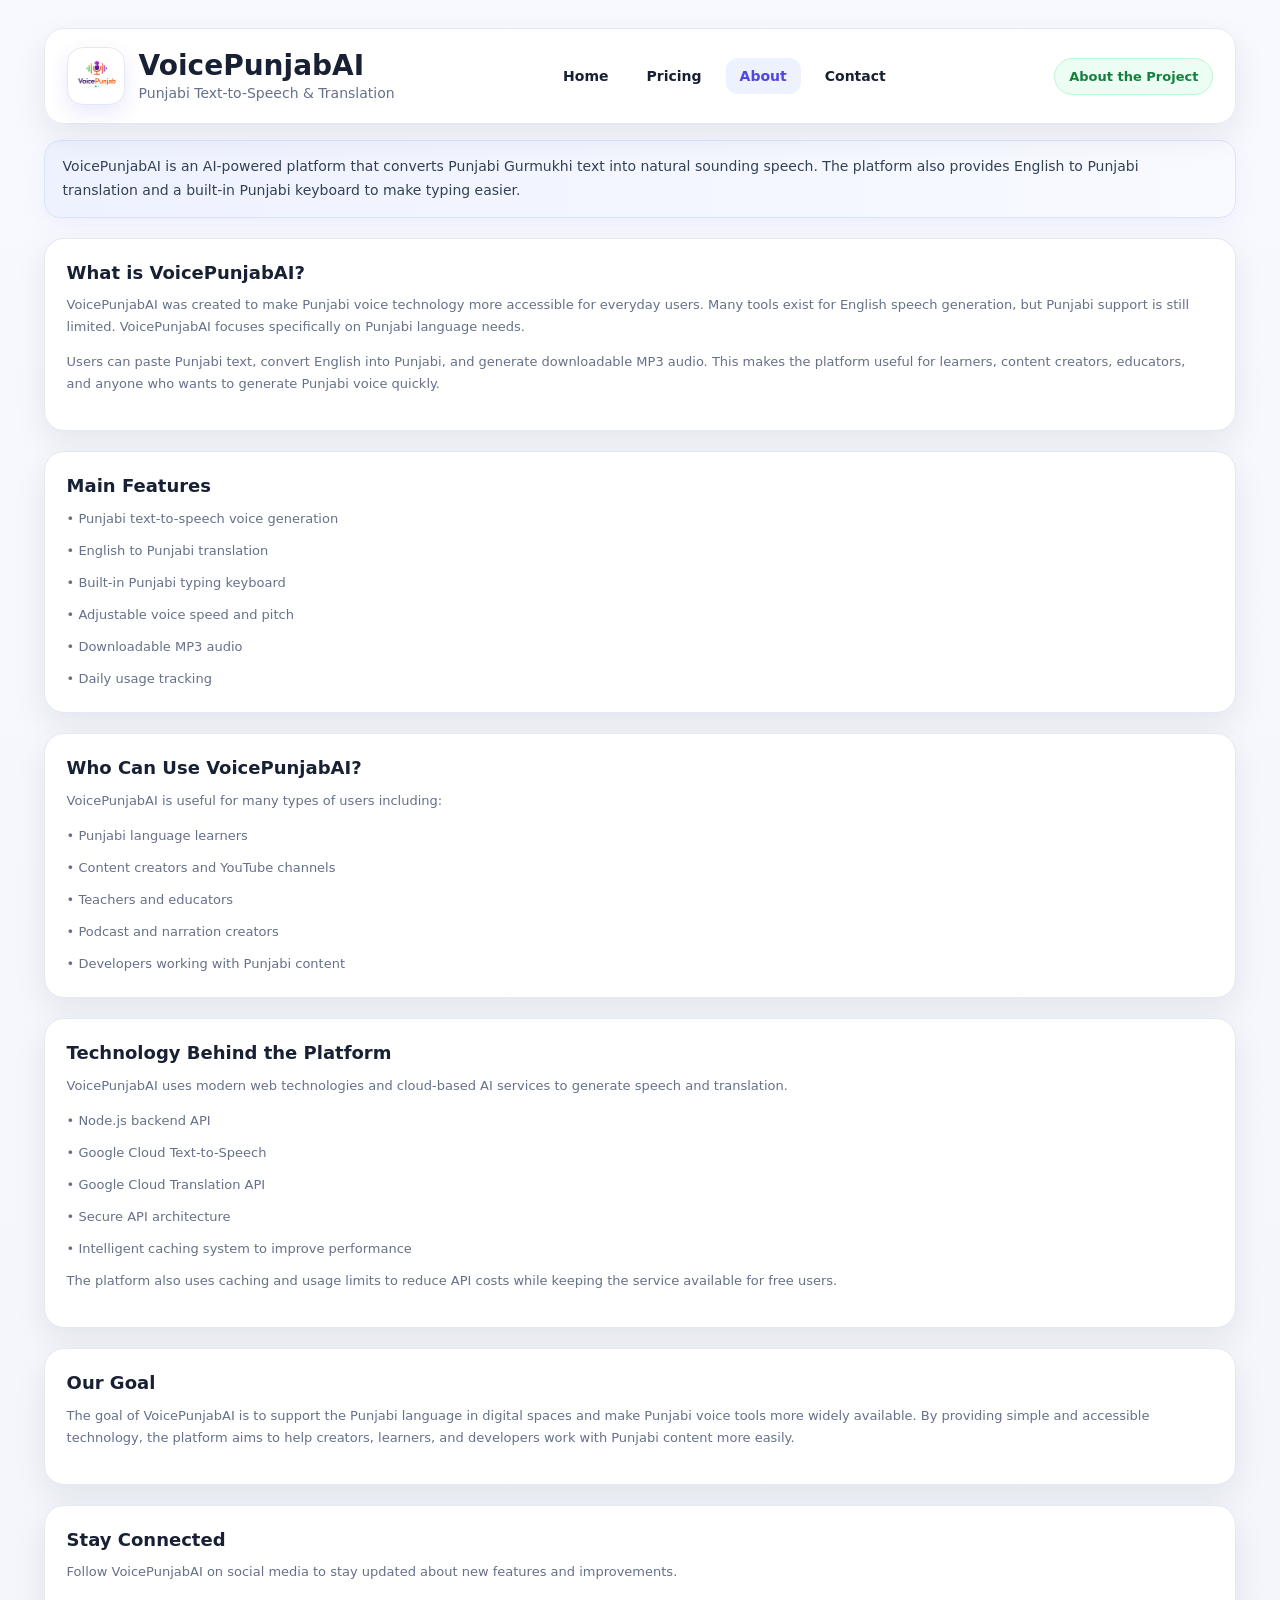
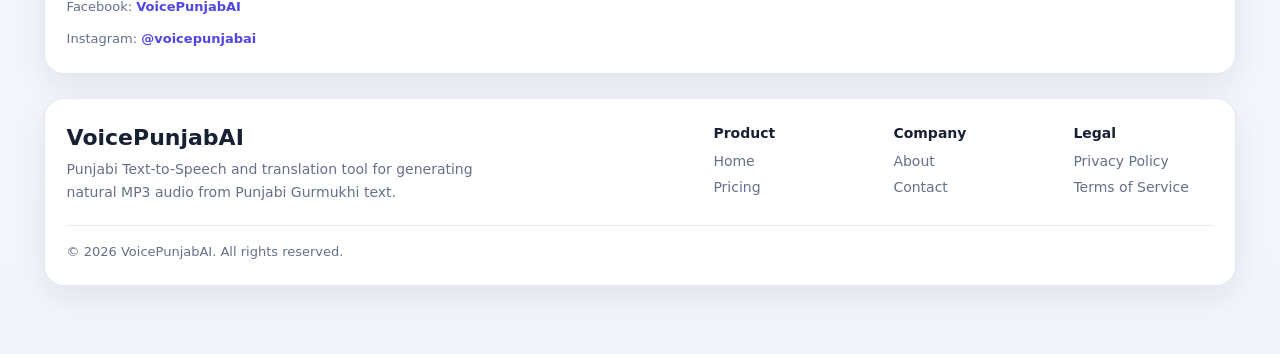
==== about.html @ 2df95a72 "voicepunjab frontend update" ====
<!DOCTYPE html>
<html lang="en">
<head>
<meta charset="UTF-8">
<meta name="viewport" content="width=device-width, initial-scale=1.0">
<title>About - VoicePunjabAI</title>
<link rel="stylesheet" href="css/style.css">
</head>

<body>

<div class="wrap">

<header class="topbar">

<div class="brand">
<a href="index.html" class="brand-link">

<div class="logo-wrap">
<img src="images/logo.png" alt="VoicePunjabAI logo" class="site-logo">
</div>

<div>
<div class="title">VoicePunjabAI</div>
<div class="subtitle">Punjabi Text-to-Speech & Translation</div>
</div>

</a>
</div>

<nav class="nav">
<a href="index.html">Home</a>
<a href="pricing.html">Pricing</a>
<a href="about.html" class="active">About</a>
<a href="contact.html">Contact</a>
</nav>

<div class="header-right">
<div class="status ok">About the Project</div>
</div>

</header>


<section class="intro-strip">
<p>
VoicePunjabAI is an AI-powered platform that converts Punjabi Gurmukhi text into natural sounding speech. The platform also provides English to Punjabi translation and a built-in Punjabi keyboard to make typing easier.
</p>
</section>


<section class="card" style="margin-top:20px;">

<h2>What is VoicePunjabAI?</h2>

<p class="small">
VoicePunjabAI was created to make Punjabi voice technology more accessible for everyday users. Many tools exist for English speech generation, but Punjabi support is still limited. VoicePunjabAI focuses specifically on Punjabi language needs.
</p>

<p class="small">
Users can paste Punjabi text, convert English into Punjabi, and generate downloadable MP3 audio. This makes the platform useful for learners, content creators, educators, and anyone who wants to generate Punjabi voice quickly.
</p>

</section>


<section class="card" style="margin-top:20px;">

<h2>Main Features</h2>

<div class="small">• Punjabi text-to-speech voice generation</div>
<div class="small">• English to Punjabi translation</div>
<div class="small">• Built-in Punjabi typing keyboard</div>
<div class="small">• Adjustable voice speed and pitch</div>
<div class="small">• Downloadable MP3 audio</div>
<div class="small">• Daily usage tracking</div>

</section>


<section class="card" style="margin-top:20px;">

<h2>Who Can Use VoicePunjabAI?</h2>

<p class="small">
VoicePunjabAI is useful for many types of users including:
</p>

<div class="small">• Punjabi language learners</div>
<div class="small">• Content creators and YouTube channels</div>
<div class="small">• Teachers and educators</div>
<div class="small">• Podcast and narration creators</div>
<div class="small">• Developers working with Punjabi content</div>

</section>


<section class="card" style="margin-top:20px;">

<h2>Technology Behind the Platform</h2>

<p class="small">
VoicePunjabAI uses modern web technologies and cloud-based AI services to generate speech and translation.
</p>

<div class="small">• Node.js backend API</div>
<div class="small">• Google Cloud Text-to-Speech</div>
<div class="small">• Google Cloud Translation API</div>
<div class="small">• Secure API architecture</div>
<div class="small">• Intelligent caching system to improve performance</div>

<p class="small">
The platform also uses caching and usage limits to reduce API costs while keeping the service available for free users.
</p>

</section>


<section class="card" style="margin-top:20px;">

<h2>Our Goal</h2>

<p class="small">
The goal of VoicePunjabAI is to support the Punjabi language in digital spaces and make Punjabi voice tools more widely available. By providing simple and accessible technology, the platform aims to help creators, learners, and developers work with Punjabi content more easily.
</p>

</section>


<section class="card" style="margin-top:20px;">

<h2>Stay Connected</h2>

<p class="small">
Follow VoicePunjabAI on social media to stay updated about new features and improvements.
</p>

<div class="small">
Facebook:
<a href="https://www.facebook.com/profile.php?id=61582754938512" target="_blank">
VoicePunjabAI
</a>
</div>

<div class="small">
Instagram:
<a href="https://www.instagram.com/voicepunjabai/" target="_blank">
@voicepunjabai
</a>
</div>

</section>



<footer class="site-footer">

<div class="footer-top">

<div class="footer-brand">
<div class="footer-title">VoicePunjabAI</div>
<p class="footer-text">
Punjabi Text-to-Speech and translation tool for generating natural MP3 audio from Punjabi Gurmukhi text.
</p>
</div>

<div class="footer-links">

<div class="footer-col">
<h3>Product</h3>
<a href="index.html">Home</a>
<a href="pricing.html">Pricing</a>
</div>

<div class="footer-col">
<h3>Company</h3>
<a href="about.html">About</a>
<a href="contact.html">Contact</a>
</div>

<div class="footer-col">
<h3>Legal</h3>
<a href="privacy.html">Privacy Policy</a>
<a href="terms.html">Terms of Service</a>
</div>

</div>

</div>

<div class="footer-bottom">
<div class="footer-note">
© 2026 VoicePunjabAI. All rights reserved.
</div>
</div>

</footer>

</div>

</body>
</html>
---- css/style.css ----
:root{
  --bg:#f5f7fc;
  --card:#ffffff;
  --text:#182033;
  --muted:#667089;
  --border:#e3e8f4;
  --shadow:0 12px 32px rgba(15, 23, 42, 0.08);
  --radius:20px;
  --primary:#4f46e5;
  --primary-dark:#4338ca;
  --primary-soft:#eef2ff;
  --success-bg:#ecfdf3;
  --success-border:#bbf7d0;
  --success-text:#15803d;
  --danger-bg:#fff1f2;
  --danger-border:#fecdd3;
  --danger-text:#be123c;
}

*{
  box-sizing:border-box;
}

html{
  scroll-behavior:smooth;
}

body{
  margin:0;
  font-family:Inter, system-ui, -apple-system, Segoe UI, Roboto, Arial, sans-serif;
  background:linear-gradient(180deg,#f8f9ff 0%, #f3f5fb 100%);
  color:var(--text);
}

.wrap{
  max-width:1400px;
  width:96%;
  margin:28px auto;
  padding:0 18px 40px;
}

.topbar{
  display:grid;
  grid-template-columns:auto 1fr auto;
  align-items:center;
  gap:18px;
  padding:18px 22px;
  border-radius:var(--radius);
  background:rgba(255,255,255,0.9);
  box-shadow:var(--shadow);
  border:1px solid var(--border);
  backdrop-filter:blur(10px);
}

.brand{
  display:flex;
  align-items:center;
  gap:14px;
  justify-self:start;
}

.brand-link{
  display:flex;
  align-items:center;
  gap:14px;
  text-decoration:none;
  color:inherit;
}

.logo-wrap{
  width:58px;
  height:58px;
  border-radius:16px;
  background:#ffffff;
  border:1px solid var(--border);
  box-shadow:0 8px 20px rgba(79,70,229,.12);
  display:flex;
  align-items:center;
  justify-content:center;
  overflow:hidden;
  flex-shrink:0;
}

.site-logo{
  width:100%;
  height:100%;
  object-fit:contain;
  display:block;
}

.title{
  font-weight:800;
  font-size:28px;
  line-height:1.1;
}

.subtitle{
  color:var(--muted);
  font-size:14px;
  margin-top:3px;
}

.nav{
  display:flex;
  align-items:center;
  gap:10px;
  flex-wrap:wrap;
  justify-content:center;
  flex:1;
}

.nav a{
  text-decoration:none;
  color:var(--text);
  font-size:14px;
  font-weight:700;
  padding:10px 14px;
  border-radius:12px;
  transition:.2s ease;
}

.nav a:hover{
  background:var(--primary-soft);
  color:var(--primary);
}

.nav a.active{
  background:var(--primary-soft);
  color:var(--primary);
}

.header-right{
  display:flex;
  align-items:center;
  gap:14px;
  justify-self:end;
}

.status{
  padding:10px 14px;
  border-radius:999px;
  border:1px solid var(--border);
  background:#f7f8fd;
  color:var(--muted);
  font-weight:700;
  font-size:13px;
  justify-self:end;
}

.status.ok{
  background:var(--success-bg);
  border-color:var(--success-border);
  color:var(--success-text);
}

.status.bad{
  background:var(--danger-bg);
  border-color:var(--danger-border);
  color:var(--danger-text);
}

.intro-strip{
  margin-top:16px;
  padding:14px 18px;
  border-radius:16px;
  background:linear-gradient(90deg,#eef2ff 0%, #f8faff 100%);
  border:1px solid #dbe4ff;
  color:#334155;
  box-shadow:0 6px 20px rgba(79,70,229,.06);
}

.intro-strip p{
  margin:0;
  font-size:14px;
  line-height:1.7;
}

.grid{
  margin-top:18px;
  display:grid;
  grid-template-columns:1fr 1fr;
  gap:20px;
}

.card{
  background:var(--card);
  border:1px solid var(--border);
  border-radius:var(--radius);
  box-shadow:var(--shadow);
  padding:22px;
}

.hero-card{
  margin-top:20px;
  padding:22px 24px;
}

.hero-flex{
  display:flex;
  flex-wrap:wrap;
  gap:18px;
  align-items:center;
  justify-content:space-between;
}

.hero-left{
  flex:1;
  min-width:280px;
}

.hero-right{
  flex:1;
  min-width:260px;
}

.hero-title{
  margin:0 0 10px;
  font-size:34px;
  line-height:1.15;
  font-weight:800;
  letter-spacing:-0.02em;
}

.hero-text{
  font-size:15px;
  max-width:680px;
  margin-top:0;
  line-height:1.7;
}

.hero-actions{
  margin-top:14px;
}

.btn-link{
  text-decoration:none;
  display:inline-block;
  padding:11px 16px;
  border-radius:14px;
  font-weight:800;
  font-size:14px;
  transition:.2s ease;
}

.btn-link.primary{
  background:linear-gradient(135deg,var(--primary) 0%, var(--primary-dark) 100%);
  border:1px solid var(--primary);
  color:#fff;
}

.btn-link.primary:hover{
  box-shadow:0 10px 20px rgba(79,70,229,.24);
  transform:translateY(-1px);
}

.btn-link.secondary{
  border:1px solid var(--border);
  color:var(--text);
  background:#fff;
}

.btn-link.secondary:hover{
  transform:translateY(-1px);
  box-shadow:0 8px 18px rgba(15,23,42,.08);
}

.hero-mini-box{
  border:1px solid var(--border);
  border-radius:18px;
  padding:16px 18px;
  background:linear-gradient(180deg,#ffffff 0%, #fafbff 100%);
  box-shadow:0 10px 24px rgba(15,23,42,.05);
}

.hero-mini-box h3{
  margin:0 0 8px;
  font-size:17px;
}

.hero-mini-box p{
  margin:6px 0 0;
}

.keyboard-card{
  margin-top:20px;
  width:100%;
}

.compact-keyboard-card{
  margin-top:20px;
}

.help-section{
  margin-top:20px;
}

.feature-section{
  margin-top:20px;
}

.page-section{
  margin-top:20px;
}

.page-section p.small{
  max-width:900px;
}

h2{
  margin:0 0 10px;
  font-size:18px;
  line-height:1.3;
}

.option-head{
  display:flex;
  align-items:flex-start;
  justify-content:space-between;
  gap:16px;
  flex-wrap:wrap;
  margin-bottom:10px;
}

.option-tags{
  display:flex;
  gap:8px;
  flex-wrap:wrap;
}

.option-tag{
  padding:8px 12px;
  border-radius:999px;
  background:#eef2ff;
  color:var(--primary);
  border:1px solid #dbe4ff;
  font-size:12px;
  font-weight:700;
  white-space:nowrap;
}

textarea{
  width:100%;
  border:1px solid var(--border);
  border-radius:16px;
  padding:14px 15px;
  font-size:16px;
  resize:vertical;
  outline:none;
  background:#fcfdff;
  color:var(--text);
  transition:.2s ease;
}

textarea:focus,
select:focus,
input:focus{
  border-color:#c7d2fe;
  box-shadow:0 0 0 4px rgba(79,70,229,0.08);
}

#keyboardText{
  font-size:18px;
  min-height:130px;
}

.row3{
  display:grid;
  grid-template-columns:1fr 120px 120px;
  gap:12px;
  margin-top:14px;
}

label{
  display:block;
  font-size:12px;
  color:var(--muted);
  margin-bottom:6px;
  font-weight:700;
}

.labelBlock{
  margin-top:12px;
  display:block;
  font-size:12px;
  color:var(--muted);
  margin-bottom:6px;
  font-weight:700;
}

select,
input{
  width:100%;
  border:1px solid var(--border);
  border-radius:14px;
  padding:11px 12px;
  font-size:14px;
  outline:none;
  background:#fcfdff;
  color:var(--text);
  transition:.2s ease;
}

.btnrow{
  display:flex;
  gap:10px;
  margin-top:14px;
  flex-wrap:wrap;
}

button{
  border:1px solid var(--border);
  border-radius:14px;
  padding:11px 16px;
  cursor:pointer;
  font-weight:800;
  font-size:14px;
  background:#fff;
  color:var(--text);
  transition:.2s ease;
}

button:hover{
  transform:translateY(-1px);
  box-shadow:0 8px 18px rgba(15,23,42,.08);
}

button.primary{
  background:linear-gradient(135deg,var(--primary) 0%, var(--primary-dark) 100%);
  border-color:var(--primary);
  color:#fff;
}

button.primary:hover{
  box-shadow:0 10px 20px rgba(79,70,229,.24);
}

button:disabled{
  opacity:.5;
  cursor:not-allowed;
  transform:none;
  box-shadow:none;
}

audio{
  width:100%;
  margin-top:14px;
  border-radius:14px;
}

.small{
  margin-top:10px;
  font-size:13px;
  color:var(--muted);
  line-height:1.7;
}

.small a{
  color:var(--primary);
  text-decoration:none;
  font-weight:700;
}

.small a:hover{
  text-decoration:underline;
}

.keyboard-help{
  margin-bottom:12px;
}

.keyboard{
  margin-top:14px;
  display:flex;
  flex-direction:column;
  gap:8px;
  width:100%;
}

.keyboard-row{
  display:flex;
  flex-wrap:nowrap;
  gap:8px;
  width:100%;
  justify-content:flex-start;
}

.key{
  min-width:46px;
  height:48px;
  padding:0 8px;
  display:flex;
  align-items:center;
  justify-content:center;
  font-size:20px;
  font-weight:800;
  border-radius:14px;
  border:1px solid #cfd8ee;
  background:#ffffff;
  color:#111827;
  box-shadow:0 4px 10px rgba(0,0,0,0.06);
  transition:all .2s ease;
  flex:1 1 0;
}

.key:hover{
  background:#eef2ff;
  border-color:#4f46e5;
  transform:translateY(-1px);
}

.key:active{
  transform:scale(.97);
  background:#e0e7ff;
}

.keyboard-actions{
  margin-top:12px;
}

.keyboard-actions button{
  background:#f8faff;
}

.help-steps{
  display:grid;
  grid-template-columns:repeat(2,1fr);
  gap:14px;
  margin-top:12px;
}

.help-box{
  border:1px solid var(--border);
  border-radius:16px;
  padding:16px;
  background:linear-gradient(180deg,#ffffff 0%, #fafbff 100%);
}

.help-box h3{
  margin:0 0 6px;
  font-size:16px;
}

.help-box p{
  margin:0;
  color:var(--muted);
  line-height:1.6;
}

.site-footer{
  margin-top:24px;
  padding:26px 22px;
  border-radius:var(--radius);
  background:#ffffff;
  border:1px solid var(--border);
  box-shadow:var(--shadow);
}

.footer-top{
  display:flex;
  justify-content:space-between;
  gap:30px;
  flex-wrap:wrap;
}

.footer-brand{
  max-width:420px;
}

.footer-title{
  font-size:22px;
  font-weight:800;
  margin-bottom:8px;
}

.footer-text{
  margin:0;
  color:var(--muted);
  line-height:1.7;
  font-size:14px;
}

.footer-links{
  display:flex;
  gap:40px;
  flex-wrap:wrap;
}

.footer-col{
  min-width:140px;
}

.footer-col h3{
  margin:0 0 12px;
  font-size:14px;
  font-weight:800;
}

.footer-col a{
  display:block;
  margin-bottom:10px;
  color:var(--muted);
  text-decoration:none;
  font-size:14px;
}

.footer-col a:hover{
  color:var(--primary);
}

.footer-bottom{
  margin-top:20px;
  padding-top:18px;
  border-top:1px solid var(--border);
  display:flex;
  align-items:center;
  justify-content:space-between;
  gap:16px;
  flex-wrap:wrap;
}

.socials{
  display:flex;
  gap:10px;
  flex-wrap:wrap;
}

.social-icon{
  width:40px;
  height:40px;
  border-radius:50%;
  border:1px solid var(--border);
  background:var(--primary-soft);
  color:var(--primary);
  display:flex;
  align-items:center;
  justify-content:center;
  text-decoration:none;
  transition:.2s ease;
}

.social-icon:hover{
  background:var(--primary);
  color:#fff;
  transform:translateY(-2px);
}

.footer-note{
  color:var(--muted);
  font-size:13px;
}

@media (max-width:1100px){
  .wrap{
    max-width:100%;
    width:98%;
  }

  .key{
    min-width:42px;
    font-size:18px;
    height:46px;
  }
}

@media (max-width:980px){
  .topbar{
    display:flex;
    flex-wrap:wrap;
    align-items:flex-start;
  }

  .nav{
    width:100%;
    justify-content:flex-start;
  }

  .header-right{
    width:100%;
    justify-content:flex-start;
    flex-wrap:wrap;
  }

  .status{
    align-self:flex-start;
  }
}

@media (max-width:900px){
  .grid{
    grid-template-columns:1fr;
  }

  .row3{
    grid-template-columns:1fr;
  }

  .keyboard-row{
    flex-wrap:wrap;
  }

  .key{
    flex:0 0 48px;
    min-width:48px;
    width:48px;
    height:48px;
    font-size:20px;
  }

  .help-steps{
    grid-template-columns:1fr;
  }

  .title{
    font-size:24px;
  }

  .hero-title{
    font-size:28px;
  }

  .hero-card{
    padding:18px 16px;
  }
}

@media (max-width:600px){
  .hero-title{
    font-size:24px;
  }

  .hero-text{
    font-size:14px;
  }

  .btn-link{
    width:99%;
    text-align:center;
  }
}
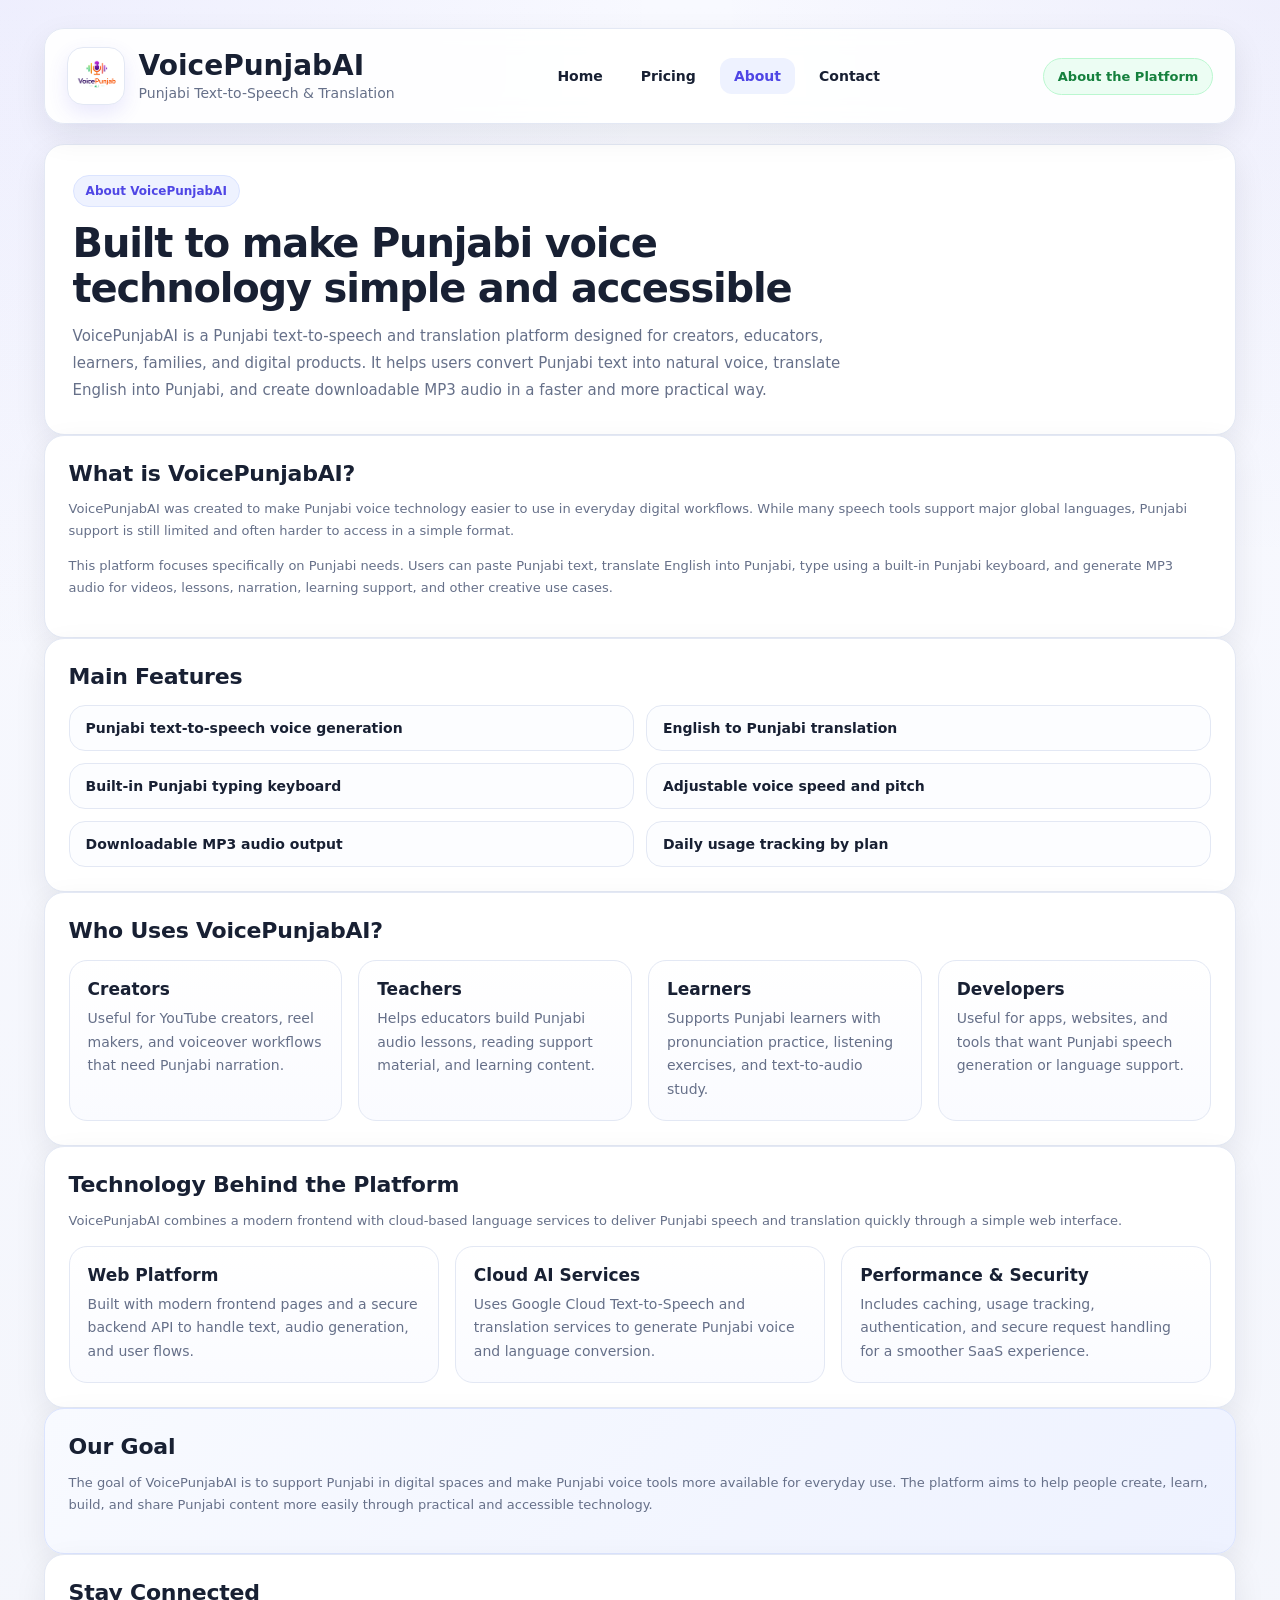
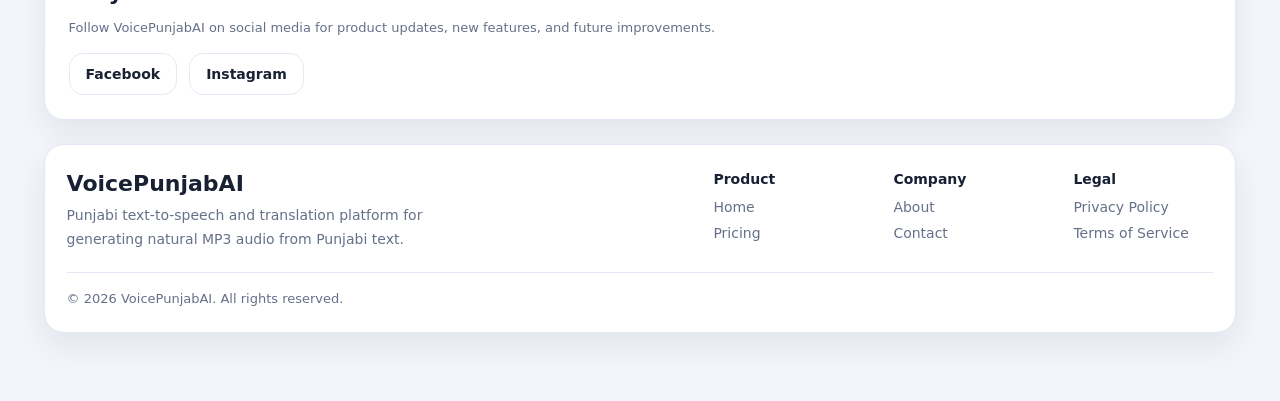
==== commit 5e13c626: "updated landing page" ====
--- a/about.html
+++ b/about.html
@@ -1,202 +1,368 @@
 <!DOCTYPE html>
 <html lang="en">
 <head>
-<meta charset="UTF-8">
-<meta name="viewport" content="width=device-width, initial-scale=1.0">
-<title>About - VoicePunjabAI</title>
-<link rel="stylesheet" href="css/style.css">
+  <meta charset="UTF-8" />
+  <meta name="viewport" content="width=device-width, initial-scale=1.0" />
+  <title>About - VoicePunjabAI</title>
+  <meta
+    name="description"
+    content="Learn about VoicePunjabAI, a Punjabi text-to-speech and translation platform built for creators, educators, learners, and Punjabi digital content."
+  />
+  <link rel="stylesheet" href="css/style.css" />
+  <style>
+    .about-hero {
+      margin-top: 20px;
+      padding: 30px 28px;
+    }
+
+    .about-kicker {
+      display: inline-flex;
+      align-items: center;
+      gap: 8px;
+      padding: 8px 12px;
+      border-radius: 999px;
+      background: #eef2ff;
+      color: var(--primary);
+      font-size: 12px;
+      font-weight: 800;
+      border: 1px solid #dbe4ff;
+      margin-bottom: 14px;
+    }
+
+    .about-title {
+      margin: 0 0 12px;
+      font-size: 40px;
+      line-height: 1.12;
+      font-weight: 800;
+      letter-spacing: -0.03em;
+      max-width: 760px;
+    }
+
+    .about-text {
+      max-width: 820px;
+      font-size: 15px;
+      line-height: 1.8;
+      color: var(--muted);
+      margin: 0;
+    }
+
+    .about-grid-3,
+    .about-grid-4 {
+      display: grid;
+      gap: 16px;
+      margin-top: 14px;
+    }
+
+    .about-grid-3 {
+      grid-template-columns: repeat(3, 1fr);
+    }
+
+    .about-grid-4 {
+      grid-template-columns: repeat(4, 1fr);
+    }
+
+    .info-box {
+      border: 1px solid var(--border);
+      border-radius: 18px;
+      padding: 18px;
+      background: linear-gradient(180deg, #ffffff 0%, #fafbff 100%);
+    }
+
+    .info-box h3 {
+      margin: 0 0 8px;
+      font-size: 17px;
+    }
+
+    .info-box p {
+      margin: 0;
+      color: var(--muted);
+      font-size: 14px;
+      line-height: 1.7;
+    }
+
+    .feature-list {
+      display: grid;
+      grid-template-columns: repeat(2, 1fr);
+      gap: 12px;
+      margin-top: 14px;
+    }
+
+    .feature-item {
+      border: 1px solid var(--border);
+      border-radius: 16px;
+      padding: 14px 16px;
+      background: #fcfdff;
+      font-size: 14px;
+      font-weight: 700;
+      color: var(--text);
+    }
+
+    .goal-box {
+      border: 1px solid #dbe4ff;
+      background: linear-gradient(135deg, #f8faff 0%, #eef2ff 100%);
+    }
+
+    .social-row {
+      display: flex;
+      gap: 12px;
+      flex-wrap: wrap;
+      margin-top: 14px;
+    }
+
+    .social-btn {
+      text-decoration: none;
+      display: inline-flex;
+      align-items: center;
+      justify-content: center;
+      padding: 12px 16px;
+      border-radius: 14px;
+      font-weight: 800;
+      font-size: 14px;
+      border: 1px solid var(--border);
+      background: #fff;
+      color: var(--text);
+      transition: .2s ease;
+    }
+
+    .social-btn:hover {
+      transform: translateY(-1px);
+      box-shadow: 0 8px 18px rgba(15,23,42,.08);
+    }
+
+    @media (max-width: 980px) {
+      .about-title {
+        font-size: 34px;
+      }
+    }
+
+    @media (max-width: 900px) {
+      .about-grid-3,
+      .about-grid-4,
+      .feature-list {
+        grid-template-columns: 1fr;
+      }
+    }
+
+    @media (max-width: 600px) {
+      .about-title {
+        font-size: 28px;
+      }
+
+      .about-hero {
+        padding: 22px 18px;
+      }
+    }
+  </style>
 </head>
 
 <body>
-
-<div class="wrap">
-
-<header class="topbar">
-
-<div class="brand">
-<a href="index.html" class="brand-link">
-
-<div class="logo-wrap">
-<img src="images/logo.png" alt="VoicePunjabAI logo" class="site-logo">
-</div>
-
-<div>
-<div class="title">VoicePunjabAI</div>
-<div class="subtitle">Punjabi Text-to-Speech & Translation</div>
-</div>
-
-</a>
-</div>
-
-<nav class="nav">
-<a href="index.html">Home</a>
-<a href="pricing.html">Pricing</a>
-<a href="about.html" class="active">About</a>
-<a href="contact.html">Contact</a>
-</nav>
-
-<div class="header-right">
-<div class="status ok">About the Project</div>
-</div>
-
-</header>
-
-
-<section class="intro-strip">
-<p>
-VoicePunjabAI is an AI-powered platform that converts Punjabi Gurmukhi text into natural sounding speech. The platform also provides English to Punjabi translation and a built-in Punjabi keyboard to make typing easier.
-</p>
-</section>
-
-
-<section class="card" style="margin-top:20px;">
-
-<h2>What is VoicePunjabAI?</h2>
-
-<p class="small">
-VoicePunjabAI was created to make Punjabi voice technology more accessible for everyday users. Many tools exist for English speech generation, but Punjabi support is still limited. VoicePunjabAI focuses specifically on Punjabi language needs.
-</p>
-
-<p class="small">
-Users can paste Punjabi text, convert English into Punjabi, and generate downloadable MP3 audio. This makes the platform useful for learners, content creators, educators, and anyone who wants to generate Punjabi voice quickly.
-</p>
-
-</section>
-
-
-<section class="card" style="margin-top:20px;">
-
-<h2>Main Features</h2>
-
-<div class="small">• Punjabi text-to-speech voice generation</div>
-<div class="small">• English to Punjabi translation</div>
-<div class="small">• Built-in Punjabi typing keyboard</div>
-<div class="small">• Adjustable voice speed and pitch</div>
-<div class="small">• Downloadable MP3 audio</div>
-<div class="small">• Daily usage tracking</div>
-
-</section>
-
-
-<section class="card" style="margin-top:20px;">
-
-<h2>Who Can Use VoicePunjabAI?</h2>
-
-<p class="small">
-VoicePunjabAI is useful for many types of users including:
-</p>
-
-<div class="small">• Punjabi language learners</div>
-<div class="small">• Content creators and YouTube channels</div>
-<div class="small">• Teachers and educators</div>
-<div class="small">• Podcast and narration creators</div>
-<div class="small">• Developers working with Punjabi content</div>
-
-</section>
-
-
-<section class="card" style="margin-top:20px;">
-
-<h2>Technology Behind the Platform</h2>
-
-<p class="small">
-VoicePunjabAI uses modern web technologies and cloud-based AI services to generate speech and translation.
-</p>
-
-<div class="small">• Node.js backend API</div>
-<div class="small">• Google Cloud Text-to-Speech</div>
-<div class="small">• Google Cloud Translation API</div>
-<div class="small">• Secure API architecture</div>
-<div class="small">• Intelligent caching system to improve performance</div>
-
-<p class="small">
-The platform also uses caching and usage limits to reduce API costs while keeping the service available for free users.
-</p>
-
-</section>
-
-
-<section class="card" style="margin-top:20px;">
-
-<h2>Our Goal</h2>
-
-<p class="small">
-The goal of VoicePunjabAI is to support the Punjabi language in digital spaces and make Punjabi voice tools more widely available. By providing simple and accessible technology, the platform aims to help creators, learners, and developers work with Punjabi content more easily.
-</p>
-
-</section>
-
-
-<section class="card" style="margin-top:20px;">
-
-<h2>Stay Connected</h2>
-
-<p class="small">
-Follow VoicePunjabAI on social media to stay updated about new features and improvements.
-</p>
-
-<div class="small">
-Facebook:
-<a href="https://www.facebook.com/profile.php?id=61582754938512" target="_blank">
-VoicePunjabAI
-</a>
-</div>
-
-<div class="small">
-Instagram:
-<a href="https://www.instagram.com/voicepunjabai/" target="_blank">
-@voicepunjabai
-</a>
-</div>
-
-</section>
-
-
-
-<footer class="site-footer">
-
-<div class="footer-top">
-
-<div class="footer-brand">
-<div class="footer-title">VoicePunjabAI</div>
-<p class="footer-text">
-Punjabi Text-to-Speech and translation tool for generating natural MP3 audio from Punjabi Gurmukhi text.
-</p>
-</div>
-
-<div class="footer-links">
-
-<div class="footer-col">
-<h3>Product</h3>
-<a href="index.html">Home</a>
-<a href="pricing.html">Pricing</a>
-</div>
-
-<div class="footer-col">
-<h3>Company</h3>
-<a href="about.html">About</a>
-<a href="contact.html">Contact</a>
-</div>
-
-<div class="footer-col">
-<h3>Legal</h3>
-<a href="privacy.html">Privacy Policy</a>
-<a href="terms.html">Terms of Service</a>
-</div>
-
-</div>
-
-</div>
-
-<div class="footer-bottom">
-<div class="footer-note">
-© 2026 VoicePunjabAI. All rights reserved.
-</div>
-</div>
-
-</footer>
-
-</div>
-
+  <div class="wrap">
+
+    <header class="topbar">
+      <div class="brand">
+        <a href="index.html" class="brand-link">
+          <div class="logo-wrap">
+            <img src="images/logo.png" alt="VoicePunjabAI logo" class="site-logo" />
+          </div>
+
+          <div>
+            <div class="title">VoicePunjabAI</div>
+            <div class="subtitle">Punjabi Text-to-Speech & Translation</div>
+          </div>
+        </a>
+      </div>
+
+      <nav class="nav">
+        <a href="index.html">Home</a>
+        <a href="pricing.html">Pricing</a>
+        <a href="about.html" class="active">About</a>
+        <a href="contact.html">Contact</a>
+      </nav>
+
+      <div class="header-right">
+        <div class="status ok">About the Platform</div>
+      </div>
+    </header>
+
+    <section class="card about-hero">
+      <div class="about-kicker">About VoicePunjabAI</div>
+      <h1 class="about-title">Built to make Punjabi voice technology simple and accessible</h1>
+      <p class="about-text">
+        VoicePunjabAI is a Punjabi text-to-speech and translation platform designed for creators,
+        educators, learners, families, and digital products. It helps users convert Punjabi text
+        into natural voice, translate English into Punjabi, and create downloadable MP3 audio in a
+        faster and more practical way.
+      </p>
+    </section>
+
+    <section class="card">
+      <h2>What is VoicePunjabAI?</h2>
+
+      <p class="small">
+        VoicePunjabAI was created to make Punjabi voice technology easier to use in everyday digital
+        workflows. While many speech tools support major global languages, Punjabi support is still
+        limited and often harder to access in a simple format.
+      </p>
+
+      <p class="small">
+        This platform focuses specifically on Punjabi needs. Users can paste Punjabi text, translate
+        English into Punjabi, type using a built-in Punjabi keyboard, and generate MP3 audio for
+        videos, lessons, narration, learning support, and other creative use cases.
+      </p>
+    </section>
+
+    <section class="card">
+      <h2>Main Features</h2>
+
+      <div class="feature-list">
+        <div class="feature-item">Punjabi text-to-speech voice generation</div>
+        <div class="feature-item">English to Punjabi translation</div>
+        <div class="feature-item">Built-in Punjabi typing keyboard</div>
+        <div class="feature-item">Adjustable voice speed and pitch</div>
+        <div class="feature-item">Downloadable MP3 audio output</div>
+        <div class="feature-item">Daily usage tracking by plan</div>
+      </div>
+    </section>
+
+    <section class="card">
+      <h2>Who Uses VoicePunjabAI?</h2>
+
+      <div class="about-grid-4">
+        <div class="info-box">
+          <h3>Creators</h3>
+          <p>
+            Useful for YouTube creators, reel makers, and voiceover workflows that need Punjabi narration.
+          </p>
+        </div>
+
+        <div class="info-box">
+          <h3>Teachers</h3>
+          <p>
+            Helps educators build Punjabi audio lessons, reading support material, and learning content.
+          </p>
+        </div>
+
+        <div class="info-box">
+          <h3>Learners</h3>
+          <p>
+            Supports Punjabi learners with pronunciation practice, listening exercises, and text-to-audio study.
+          </p>
+        </div>
+
+        <div class="info-box">
+          <h3>Developers</h3>
+          <p>
+            Useful for apps, websites, and tools that want Punjabi speech generation or language support.
+          </p>
+        </div>
+      </div>
+    </section>
+
+    <section class="card">
+      <h2>Technology Behind the Platform</h2>
+
+      <p class="small">
+        VoicePunjabAI combines a modern frontend with cloud-based language services to deliver Punjabi
+        speech and translation quickly through a simple web interface.
+      </p>
+
+      <div class="about-grid-3">
+        <div class="info-box">
+          <h3>Web Platform</h3>
+          <p>
+            Built with modern frontend pages and a secure backend API to handle text, audio generation, and user flows.
+          </p>
+        </div>
+
+        <div class="info-box">
+          <h3>Cloud AI Services</h3>
+          <p>
+            Uses Google Cloud Text-to-Speech and translation services to generate Punjabi voice and language conversion.
+          </p>
+        </div>
+
+        <div class="info-box">
+          <h3>Performance & Security</h3>
+          <p>
+            Includes caching, usage tracking, authentication, and secure request handling for a smoother SaaS experience.
+          </p>
+        </div>
+      </div>
+    </section>
+
+    <section class="card goal-box">
+      <h2>Our Goal</h2>
+
+      <p class="small">
+        The goal of VoicePunjabAI is to support Punjabi in digital spaces and make Punjabi voice tools
+        more available for everyday use. The platform aims to help people create, learn, build, and
+        share Punjabi content more easily through practical and accessible technology.
+      </p>
+    </section>
+
+    <section class="card">
+      <h2>Stay Connected</h2>
+
+      <p class="small">
+        Follow VoicePunjabAI on social media for product updates, new features, and future improvements.
+      </p>
+
+      <div class="social-row">
+        <a
+          href="https://www.facebook.com/profile.php?id=61582754938512"
+          target="_blank"
+          rel="noopener noreferrer"
+          class="social-btn"
+        >
+          Facebook
+        </a>
+
+        <a
+          href="https://www.instagram.com/voicepunjabai/"
+          target="_blank"
+          rel="noopener noreferrer"
+          class="social-btn"
+        >
+          Instagram
+        </a>
+      </div>
+    </section>
+
+    <footer class="site-footer">
+      <div class="footer-top">
+        <div class="footer-brand">
+          <div class="footer-title">VoicePunjabAI</div>
+          <p class="footer-text">
+            Punjabi text-to-speech and translation platform for generating natural MP3 audio from Punjabi text.
+          </p>
+        </div>
+
+        <div class="footer-links">
+          <div class="footer-col">
+            <h3>Product</h3>
+            <a href="index.html">Home</a>
+            <a href="pricing.html">Pricing</a>
+          </div>
+
+          <div class="footer-col">
+            <h3>Company</h3>
+            <a href="about.html">About</a>
+            <a href="contact.html">Contact</a>
+          </div>
+
+          <div class="footer-col">
+            <h3>Legal</h3>
+            <a href="privacy.html">Privacy Policy</a>
+            <a href="terms.html">Terms of Service</a>
+          </div>
+        </div>
+      </div>
+
+      <div class="footer-bottom">
+        <div class="footer-note">© 2026 VoicePunjabAI. All rights reserved.</div>
+      </div>
+    </footer>
+
+  </div>
 </body>
 </html>
--- a/css/style.css
+++ b/css/style.css
@@ -28,7 +28,10 @@
 body{
   margin:0;
   font-family:Inter, system-ui, -apple-system, Segoe UI, Roboto, Arial, sans-serif;
-  background:linear-gradient(180deg,#f8f9ff 0%, #f3f5fb 100%);
+  background:
+    radial-gradient(circle at top left, rgba(79,70,229,0.06), transparent 28%),
+    radial-gradient(circle at top right, rgba(67,56,202,0.05), transparent 24%),
+    linear-gradient(180deg,#f8f9ff 0%, #f3f5fb 100%);
   color:var(--text);
 }
 
@@ -176,7 +179,7 @@
 }
 
 .grid{
-  margin-top:18px;
+  margin-top:20px;
   display:grid;
   grid-template-columns:1fr 1fr;
   gap:20px;
@@ -187,55 +190,57 @@
   border:1px solid var(--border);
   border-radius:var(--radius);
   box-shadow:var(--shadow);
-  padding:22px;
+  padding:24px;
 }
 
 .hero-card{
   margin-top:20px;
-  padding:22px 24px;
+  padding:30px 28px;
+  overflow:hidden;
 }
 
 .hero-flex{
   display:flex;
   flex-wrap:wrap;
-  gap:18px;
+  gap:26px;
   align-items:center;
   justify-content:space-between;
 }
 
 .hero-left{
-  flex:1;
+  flex:1.2;
   min-width:280px;
 }
 
 .hero-right{
-  flex:1;
+  flex:.8;
   min-width:260px;
 }
 
 .hero-title{
-  margin:0 0 10px;
-  font-size:34px;
-  line-height:1.15;
+  margin:0 0 12px;
+  font-size:42px;
+  line-height:1.12;
   font-weight:800;
-  letter-spacing:-0.02em;
+  letter-spacing:-0.03em;
+  max-width:760px;
 }
 
 .hero-text{
-  font-size:15px;
-  max-width:680px;
+  font-size:16px;
+  max-width:720px;
   margin-top:0;
-  line-height:1.7;
+  line-height:1.8;
 }
 
 .hero-actions{
-  margin-top:14px;
+  margin-top:16px;
 }
 
 .btn-link{
   text-decoration:none;
   display:inline-block;
-  padding:11px 16px;
+  padding:12px 18px;
   border-radius:14px;
   font-weight:800;
   font-size:14px;
@@ -267,7 +272,7 @@
 .hero-mini-box{
   border:1px solid var(--border);
   border-radius:18px;
-  padding:16px 18px;
+  padding:18px 18px;
   background:linear-gradient(180deg,#ffffff 0%, #fafbff 100%);
   box-shadow:0 10px 24px rgba(15,23,42,.05);
 }
@@ -308,8 +313,9 @@
 
 h2{
   margin:0 0 10px;
-  font-size:18px;
+  font-size:22px;
   line-height:1.3;
+  letter-spacing:-0.01em;
 }
 
 .option-head{
@@ -683,6 +689,10 @@
   .status{
     align-self:flex-start;
   }
+
+  .hero-title{
+    font-size:34px;
+  }
 }
 
 @media (max-width:900px){
@@ -715,17 +725,21 @@
   }
 
   .hero-title{
-    font-size:28px;
+    font-size:30px;
   }
 
   .hero-card{
-    padding:18px 16px;
+    padding:20px 18px;
+  }
+
+  .card{
+    padding:20px;
   }
 }
 
 @media (max-width:600px){
   .hero-title{
-    font-size:24px;
+    font-size:26px;
   }
 
   .hero-text{
@@ -733,7 +747,15 @@
   }
 
   .btn-link{
-    width:99%;
+    width:100%;
     text-align:center;
   }
+
+  .topbar{
+    padding:16px;
+  }
+
+  .card{
+    padding:18px;
+  }
 }
